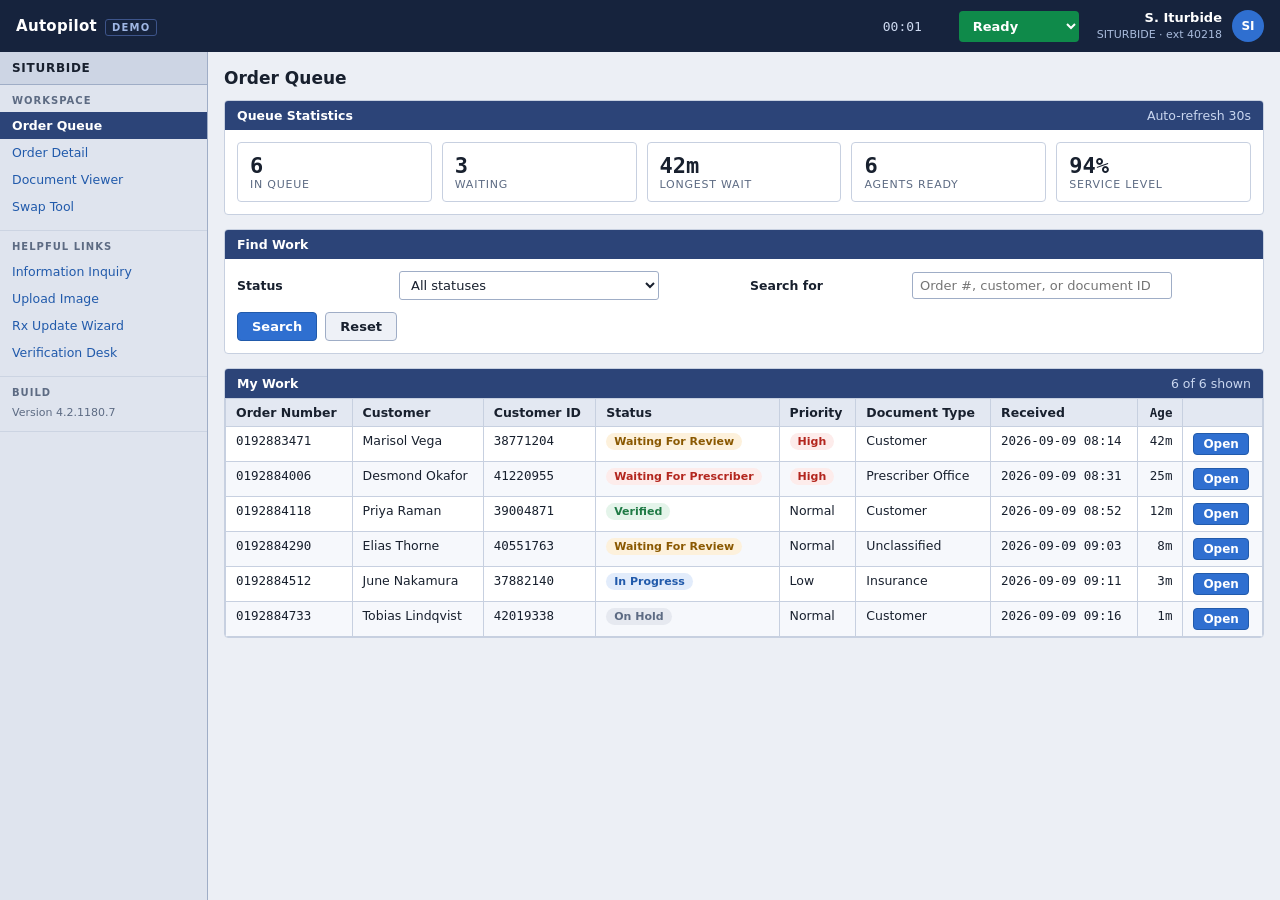
==== index.html @ 38ba0250 "Add order-processing demo UI Four static pages with no backend: - index.html: agent desktop with que" ====
<!doctype html>
<html lang="en">
<head>
<meta charset="utf-8">
<meta name="viewport" content="width=device-width, initial-scale=1">
<title>Autopilot — Order Queue</title>
<link rel="stylesheet" href="assets/css/app.css">
</head>
<body>
<script src="assets/js/data.js"></script>
<script src="assets/js/app.js"></script>
<script>
const content = layout("Order Queue");

content.append(el("h2", { class: "page-title" }, "Order Queue"));

/* ---- queue statistics ---- */
const waiting = ORDERS.filter(o => /Waiting/.test(o.status)).length;
const longest = Math.max(...ORDERS.map(o => o.ageMin));
const stats = el("div", { class: "stats" },
  el("div", { class: "stat" }, el("div", { class: "n" }, ORDERS.length), el("div", { class: "l" }, "In Queue")),
  el("div", { class: "stat" }, el("div", { class: "n" }, waiting), el("div", { class: "l" }, "Waiting")),
  el("div", { class: "stat" }, el("div", { class: "n" }, longest + "m"), el("div", { class: "l" }, "Longest Wait")),
  el("div", { class: "stat" }, el("div", { class: "n" }, "6"), el("div", { class: "l" }, "Agents Ready")),
  el("div", { class: "stat" }, el("div", { class: "n" }, "94%"), el("div", { class: "l" }, "Service Level")));

const statPanel = el("section", { class: "panel" },
  el("header", {}, "Queue Statistics", el("div", { class: "spacer" }),
     el("span", { class: "muted", style: "color:#c9d6ef;font-weight:400" }, "Auto-refresh 30s")),
  el("div", { class: "body" }, stats));
content.append(statPanel);

/* ---- filter bar ---- */
const filterSel = el("select", { id: "statusFilter" },
  el("option", {}, "All statuses"),
  ...[...new Set(ORDERS.map(o => o.status))].map(s => el("option", {}, s)));
const searchInput = el("input", { type: "text", id: "queueSearch", placeholder: "Order #, customer, or document ID" });

const filterPanel = el("section", { class: "panel" },
  el("header", {}, "Find Work"),
  el("div", { class: "body" },
    el("div", { class: "formgrid" },
      el("label", { for: "statusFilter" }, "Status"), filterSel,
      el("label", { for: "queueSearch" }, "Search for"), searchInput),
    el("div", { class: "btnrow" },
      el("button", { class: "btn primary", onclick: applyFilter }, "Search"),
      el("button", { class: "btn", onclick: () => { searchInput.value = ""; filterSel.selectedIndex = 0; applyFilter(); } }, "Reset"))));
content.append(filterPanel);

/* ---- the work list ---- */
const tbody = el("tbody");
const table = el("table", { class: "grid" },
  el("thead", {}, el("tr", {},
    el("th", {}, "Order Number"), el("th", {}, "Customer"), el("th", {}, "Customer ID"),
    el("th", {}, "Status"), el("th", {}, "Priority"), el("th", {}, "Document Type"),
    el("th", {}, "Received"), el("th", { class: "num" }, "Age"), el("th", {}, ""))),
  tbody);

const listPanel = el("section", { class: "panel" },
  el("header", {}, "My Work", el("div", { class: "spacer" }),
     el("span", { id: "count", style: "color:#c9d6ef;font-weight:400" }, "")),
  el("div", { class: "body tight" }, table));
content.append(listPanel);

function open(id) { location.href = `order.html?order=${encodeURIComponent(id)}`; }

function applyFilter() {
  const status = filterSel.value;
  const term = searchInput.value.trim().toLowerCase();
  const rows = ORDERS.filter(o => {
    if (status !== "All statuses" && o.status !== status) return false;
    if (!term) return true;
    return [o.id, o.customerId, o.docId, o.customer.name].some(v =>
      String(v).toLowerCase().includes(term));
  });

  tbody.replaceChildren();
  if (!rows.length) {
    tbody.append(el("tr", {}, el("td", { colspan: "9", class: "muted", style: "padding:18px;text-align:center" },
      "There is no work to process.")));
  }
  for (const o of rows) {
    tbody.append(el("tr", { class: "clickable", onclick: () => open(o.id) },
      el("td", { class: "mono" }, o.id),
      el("td", {}, o.customer.name),
      el("td", { class: "mono" }, o.customerId),
      el("td", {}, badge(o.status, o.statusKind)),
      el("td", {}, o.priority === "High" ? badge("High", "err") : o.priority),
      el("td", {}, o.faxType),
      el("td", { class: "mono" }, o.received),
      el("td", { class: "num" }, o.ageMin + "m"),
      el("td", {}, el("button", {
        class: "btn sm primary",
        onclick: (e) => { e.stopPropagation(); open(o.id); }
      }, "Open"))));
  }
  $("#count").textContent = `${rows.length} of ${ORDERS.length} shown`;
}

searchInput.addEventListener("keydown", e => { if (e.key === "Enter") applyFilter(); });
filterSel.addEventListener("change", applyFilter);
applyFilter();
</script>
</body>
</html>
---- assets/css/app.css ----
:root {
  --navy: #16233d;
  --navy-2: #20325a;
  --band: #2c4478;
  --band-sub: #4a5f8f;
  --accent: #2f6fd0;
  --accent-dark: #215aab;
  --bg: #eceff5;
  --panel: #ffffff;
  --border: #c7d0e0;
  --border-strong: #9fadc6;
  --text: #18202e;
  --muted: #5d6b83;
  --ok: #1f7a45;
  --ok-bg: #e4f4ea;
  --warn: #8a5800;
  --warn-bg: #fdf1dc;
  --err: #b3261e;
  --err-bg: #fdeceb;
  --row-alt: #f6f8fc;
  --mono: ui-monospace, SFMono-Regular, Menlo, Consolas, monospace;
  --sans: system-ui, -apple-system, "Segoe UI", Roboto, Helvetica, Arial, sans-serif;
}

* { box-sizing: border-box; }

body {
  margin: 0;
  font-family: var(--sans);
  font-size: 13px;
  color: var(--text);
  background: var(--bg);
}

a { color: var(--accent); }

/* ---------- top bar ---------- */
.appbar {
  background: var(--navy);
  color: #fff;
  display: flex;
  align-items: center;
  gap: 18px;
  padding: 0 16px;
  height: 52px;
  position: sticky;
  top: 0;
  z-index: 40;
}
.brand { display: flex; align-items: baseline; gap: 8px; font-weight: 700; font-size: 15px; letter-spacing: .3px; }
.brand .tag {
  font-size: 10px; font-weight: 600; text-transform: uppercase; letter-spacing: .12em;
  color: #9fb6e4; padding: 2px 6px; border-radius: 3px; border: 1px solid #3d548a;
}
.appbar .spacer { flex: 1; }
.agentbox { display: flex; align-items: center; gap: 10px; }
.agentbox .who { text-align: right; line-height: 1.25; }
.agentbox .who b { display: block; font-size: 13px; }
.agentbox .who span { font-size: 11px; color: #a9bbdc; }
.avatar {
  width: 32px; height: 32px; border-radius: 50%;
  background: var(--accent); color: #fff; display: grid; place-items: center;
  font-weight: 700; font-size: 12px;
}
.state-select {
  background: #0f8a4a; color: #fff; border: 0; border-radius: 4px;
  padding: 7px 10px; font: inherit; font-weight: 600; cursor: pointer;
  width: auto; max-width: none; min-width: 120px;
}
.state-select.notready { background: #a33a2f; }
.state-select.wrap { background: #8a6200; }
.timer { font-family: var(--mono); font-size: 13px; color: #cdd9f0; min-width: 58px; }

/* ---------- layout ---------- */
.shell { display: flex; align-items: flex-start; gap: 0; }
.sidebar {
  width: 208px; flex: none; background: #dfe4ee;
  border-right: 1px solid var(--border-strong); min-height: calc(100vh - 52px); padding-bottom: 24px;
}
.sidebar .user {
  background: #cdd5e4; padding: 9px 12px; font-weight: 700; font-size: 12px;
  letter-spacing: .06em; border-bottom: 1px solid var(--border-strong);
}
.navgroup { padding: 10px 0; border-bottom: 1px solid #ccd4e2; }
.navgroup h4 {
  margin: 0 0 6px; padding: 0 12px; font-size: 10px; text-transform: uppercase;
  letter-spacing: .1em; color: var(--muted);
}
.navgroup a {
  display: block; padding: 6px 12px; color: var(--accent-dark);
  text-decoration: none; font-size: 12.5px;
}
.navgroup a:hover { background: #d2dae8; text-decoration: underline; }
.navgroup a.active { background: var(--band); color: #fff; font-weight: 600; }

.content { flex: 1; min-width: 0; padding: 16px; }

/* ---------- panels ---------- */
.panel {
  background: var(--panel); border: 1px solid var(--border);
  border-radius: 4px; margin-bottom: 14px; overflow: hidden;
}
.panel > header {
  background: var(--band); color: #fff; padding: 7px 12px;
  font-weight: 600; font-size: 12.5px; display: flex; align-items: center; gap: 10px;
}
.panel > header .spacer { flex: 1; }
.panel > header a { color: #ffd98a; font-weight: 600; text-decoration: none; }
.panel > header a:hover { text-decoration: underline; }
.panel .body { padding: 12px; }
.panel .body.tight { padding: 0; }
.subhead {
  background: var(--band-sub); color: #fff; padding: 5px 12px;
  font-weight: 600; font-size: 12px;
}

/* ---------- tables ---------- */
table.grid { width: 100%; border-collapse: collapse; font-size: 12.5px; }
table.grid th {
  background: #e3e8f2; text-align: left; padding: 6px 10px;
  border: 1px solid var(--border); font-weight: 600; white-space: nowrap;
}
table.grid td { padding: 6px 10px; border: 1px solid var(--border); vertical-align: top; }
table.grid tbody tr:nth-child(even) { background: var(--row-alt); }
table.grid tbody tr.clickable { cursor: pointer; }
table.grid tbody tr.clickable:hover { background: #dbe6fa; }
table.grid td.num, table.grid th.num { text-align: right; font-family: var(--mono); }

/* key/value detail table */
table.kv { width: 100%; border-collapse: collapse; font-size: 12.5px; }
table.kv th {
  width: 168px; text-align: left; background: #e9edf5; font-weight: 600;
  padding: 6px 10px; border: 1px solid var(--border); vertical-align: top;
}
table.kv td { padding: 6px 10px; border: 1px solid var(--border); }
table.kv td.stacked { line-height: 1.55; }

/* ---------- rx items ---------- */
.rx-member {
  background: var(--band-sub); color: #fff; font-weight: 600;
  padding: 6px 10px; font-size: 12px;
}
.rx-member small { display: block; font-weight: 400; opacity: .9; }
tr.rx-row td { background: var(--ok-bg); }
tr.rx-row.flagged td { background: var(--warn-bg); }

/* ---------- alerts ---------- */
.alerts { margin: 0; padding: 10px 12px; background: var(--err-bg); border-bottom: 1px solid #f2c9c5; }
.alerts li { color: var(--err); font-size: 12.5px; margin-bottom: 3px; list-style: none; }
.alerts li:last-child { margin-bottom: 0; }
.alerts li::before { content: "\2013\00a0"; }

.notice {
  padding: 8px 12px; background: var(--warn-bg); border: 1px solid #eddcb4;
  color: var(--warn); border-radius: 4px; font-size: 12.5px; margin-bottom: 12px;
}
.notice.ok { background: var(--ok-bg); border-color: #bfe2cd; color: var(--ok); }

/* ---------- forms ---------- */
.formgrid { display: grid; grid-template-columns: 150px 1fr 150px 1fr; gap: 9px 12px; align-items: center; }
.formgrid label { font-weight: 600; font-size: 12.5px; }
.formgrid .full { grid-column: 1 / -1; }
@media (max-width: 900px) { .formgrid { grid-template-columns: 140px 1fr; } }

input[type=text], input[type=date], input[type=number], select, textarea {
  font: inherit; padding: 5px 7px; border: 1px solid var(--border-strong);
  border-radius: 3px; background: #fff; color: var(--text); width: 100%; max-width: 260px;
}
input:focus, select:focus, textarea:focus { outline: 2px solid var(--accent); outline-offset: -1px; }
label.check { font-weight: 400; display: inline-flex; align-items: center; gap: 6px; margin-right: 18px; }
label.check input { width: auto; }

.btn {
  font: inherit; font-weight: 600; padding: 6px 14px; border-radius: 4px;
  border: 1px solid var(--border-strong); background: #eef1f7; color: var(--text);
  cursor: pointer; text-decoration: none; display: inline-block;
}
.btn:hover { background: #e2e7f1; }
.btn.primary { background: var(--accent); border-color: var(--accent-dark); color: #fff; }
.btn.primary:hover { background: var(--accent-dark); }
.btn.warn { background: #8a3227; border-color: #6f271e; color: #fff; }
.btn.warn:hover { background: #6f271e; }
.btn.sm { padding: 3px 9px; font-size: 12px; }
.btnrow { display: flex; gap: 8px; flex-wrap: wrap; align-items: center; margin-top: 12px; }
.btnrow .spacer { flex: 1; }

/* ---------- tabs ---------- */
.tabs { display: flex; border-bottom: 2px solid var(--band); background: #dfe4ee; }
.tabs a {
  flex: 1; text-align: center; padding: 8px 12px; text-decoration: none;
  color: var(--accent-dark); font-weight: 600; font-size: 12.5px;
  border-right: 1px solid var(--border-strong);
}
.tabs a:last-child { border-right: 0; }
.tabs a:hover { background: #d2dae8; }
.tabs a.active { background: var(--band); color: #fff; }

/* ---------- badges ---------- */
.badge {
  display: inline-block; padding: 2px 8px; border-radius: 10px;
  font-size: 11px; font-weight: 700; white-space: nowrap;
}
.badge.ok { background: var(--ok-bg); color: var(--ok); }
.badge.warn { background: var(--warn-bg); color: var(--warn); }
.badge.err { background: var(--err-bg); color: var(--err); }
.badge.info { background: #e2ecfb; color: var(--accent-dark); }
.badge.grey { background: #e6e9f0; color: var(--muted); }

/* ---------- stats ---------- */
.stats { display: grid; grid-template-columns: repeat(auto-fit, minmax(132px, 1fr)); gap: 10px; }
.stat { background: #fff; border: 1px solid var(--border); border-radius: 4px; padding: 10px 12px; }
.stat .n { font-size: 22px; font-weight: 700; font-family: var(--mono); line-height: 1.15; }
.stat .l { font-size: 11px; color: var(--muted); text-transform: uppercase; letter-spacing: .07em; }

/* ---------- document / pdf ---------- */
.docwrap { display: flex; gap: 16px; align-items: flex-start; flex-wrap: wrap; }
.page {
  background: #fff; width: 460px; max-width: 100%; aspect-ratio: 8.5 / 11;
  border: 1px solid var(--border-strong); box-shadow: 0 3px 14px rgba(22,35,61,.18);
  padding: 26px 30px; overflow: auto; font-size: 11px; line-height: 1.5;
}
.page h1 { font-size: 15px; margin: 0 0 2px; letter-spacing: .04em; }
.page .doc-sub { color: var(--muted); font-size: 10px; margin-bottom: 14px; }
.page hr { border: 0; border-top: 1px solid #d6dbe6; margin: 12px 0; }
.page dl { display: grid; grid-template-columns: 108px 1fr; gap: 3px 10px; margin: 0 0 12px; }
.page dt { font-weight: 700; color: #333d4f; }
.page dd { margin: 0; }
.page table { width: 100%; border-collapse: collapse; font-size: 10px; margin-bottom: 12px; }
.page table th, .page table td { border: 1px solid #ccd2de; padding: 3px 5px; text-align: left; }
.page table th { background: #eef1f7; }
.page .sigline { margin-top: 26px; border-top: 1px solid #333; width: 210px; padding-top: 4px; font-size: 10px; }
.page .watermark {
  text-align: center; color: #b9c2d2; font-weight: 700; letter-spacing: .28em;
  font-size: 13px; margin: 16px 0 6px;
}

.thumbcol { width: 168px; flex: none; }
.thumb {
  background: #fff; border: 1px solid var(--border-strong); aspect-ratio: 8.5/11;
  display: grid; place-items: center; color: #98a3b8; font-weight: 700; font-size: 20px;
  cursor: pointer; margin-bottom: 8px; letter-spacing: .1em;
}
.thumb.active { outline: 3px solid var(--accent); }

@media print {
  .appbar, .sidebar, .tabs, .btnrow, .thumbcol, .panel > header, .noprint { display: none !important; }
  body { background: #fff; }
  .page { box-shadow: none; border: 0; width: 100%; aspect-ratio: auto; }
  .content { padding: 0; }
  .panel { border: 0; }
}

.muted { color: var(--muted); }
.mono { font-family: var(--mono); }
.right { text-align: right; }
h2.page-title { font-size: 17px; margin: 0 0 12px; }
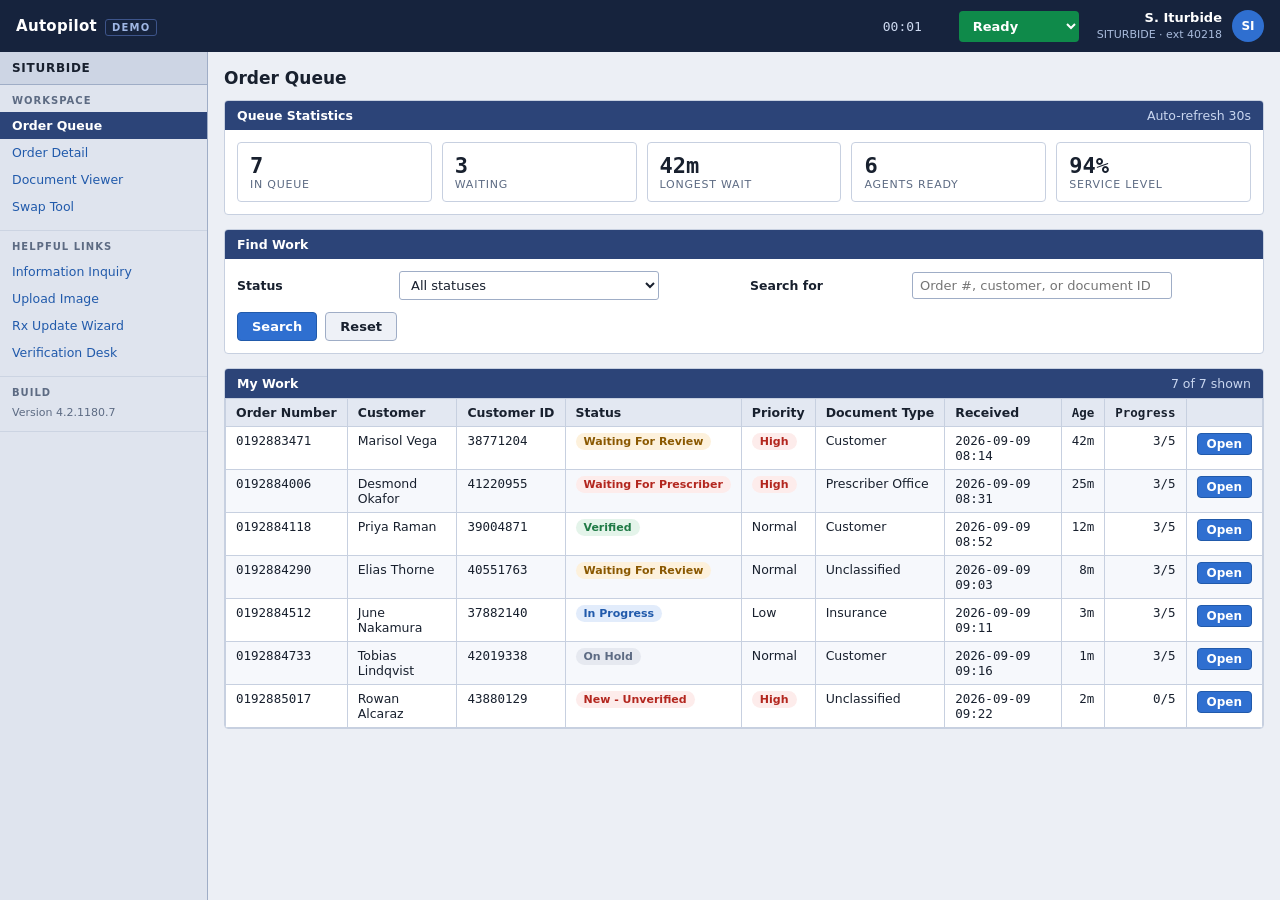
==== commit e3b44ae0: "Add five-stage verification flow and free-text dates Dates are now typed rather than picked. A lenie" ====
--- a/index.html
+++ b/index.html
@@ -53,7 +53,8 @@
   el("thead", {}, el("tr", {},
     el("th", {}, "Order Number"), el("th", {}, "Customer"), el("th", {}, "Customer ID"),
     el("th", {}, "Status"), el("th", {}, "Priority"), el("th", {}, "Document Type"),
-    el("th", {}, "Received"), el("th", { class: "num" }, "Age"), el("th", {}, ""))),
+    el("th", {}, "Received"), el("th", { class: "num" }, "Age"),
+    el("th", { class: "num" }, "Progress"), el("th", {}, ""))),
   tbody);
 
 const listPanel = el("section", { class: "panel" },
@@ -76,7 +77,7 @@
 
   tbody.replaceChildren();
   if (!rows.length) {
-    tbody.append(el("tr", {}, el("td", { colspan: "9", class: "muted", style: "padding:18px;text-align:center" },
+    tbody.append(el("tr", {}, el("td", { colspan: "10", class: "muted", style: "padding:18px;text-align:center" },
       "There is no work to process.")));
   }
   for (const o of rows) {
@@ -84,15 +85,19 @@
       el("td", { class: "mono" }, o.id),
       el("td", {}, o.customer.name),
       el("td", { class: "mono" }, o.customerId),
-      el("td", {}, badge(o.status, o.statusKind)),
+      el("td", {}, isSubmitted(o) ? badge("Submitted", "ok") : badge(o.status, o.statusKind)),
       el("td", {}, o.priority === "High" ? badge("High", "err") : o.priority),
       el("td", {}, o.faxType),
       el("td", { class: "mono" }, o.received),
       el("td", { class: "num" }, o.ageMin + "m"),
+      el("td", { class: "num" }, (() => {
+        const st = reviewSteps(o);
+        return `${st.filter(x => x.done).length}/${st.length}`;
+      })()),
       el("td", {}, el("button", {
         class: "btn sm primary",
         onclick: (e) => { e.stopPropagation(); open(o.id); }
-      }, "Open"))));
+      }, isSubmitted(o) ? "View" : "Open"))));
   }
   $("#count").textContent = `${rows.length} of ${ORDERS.length} shown`;
 }
